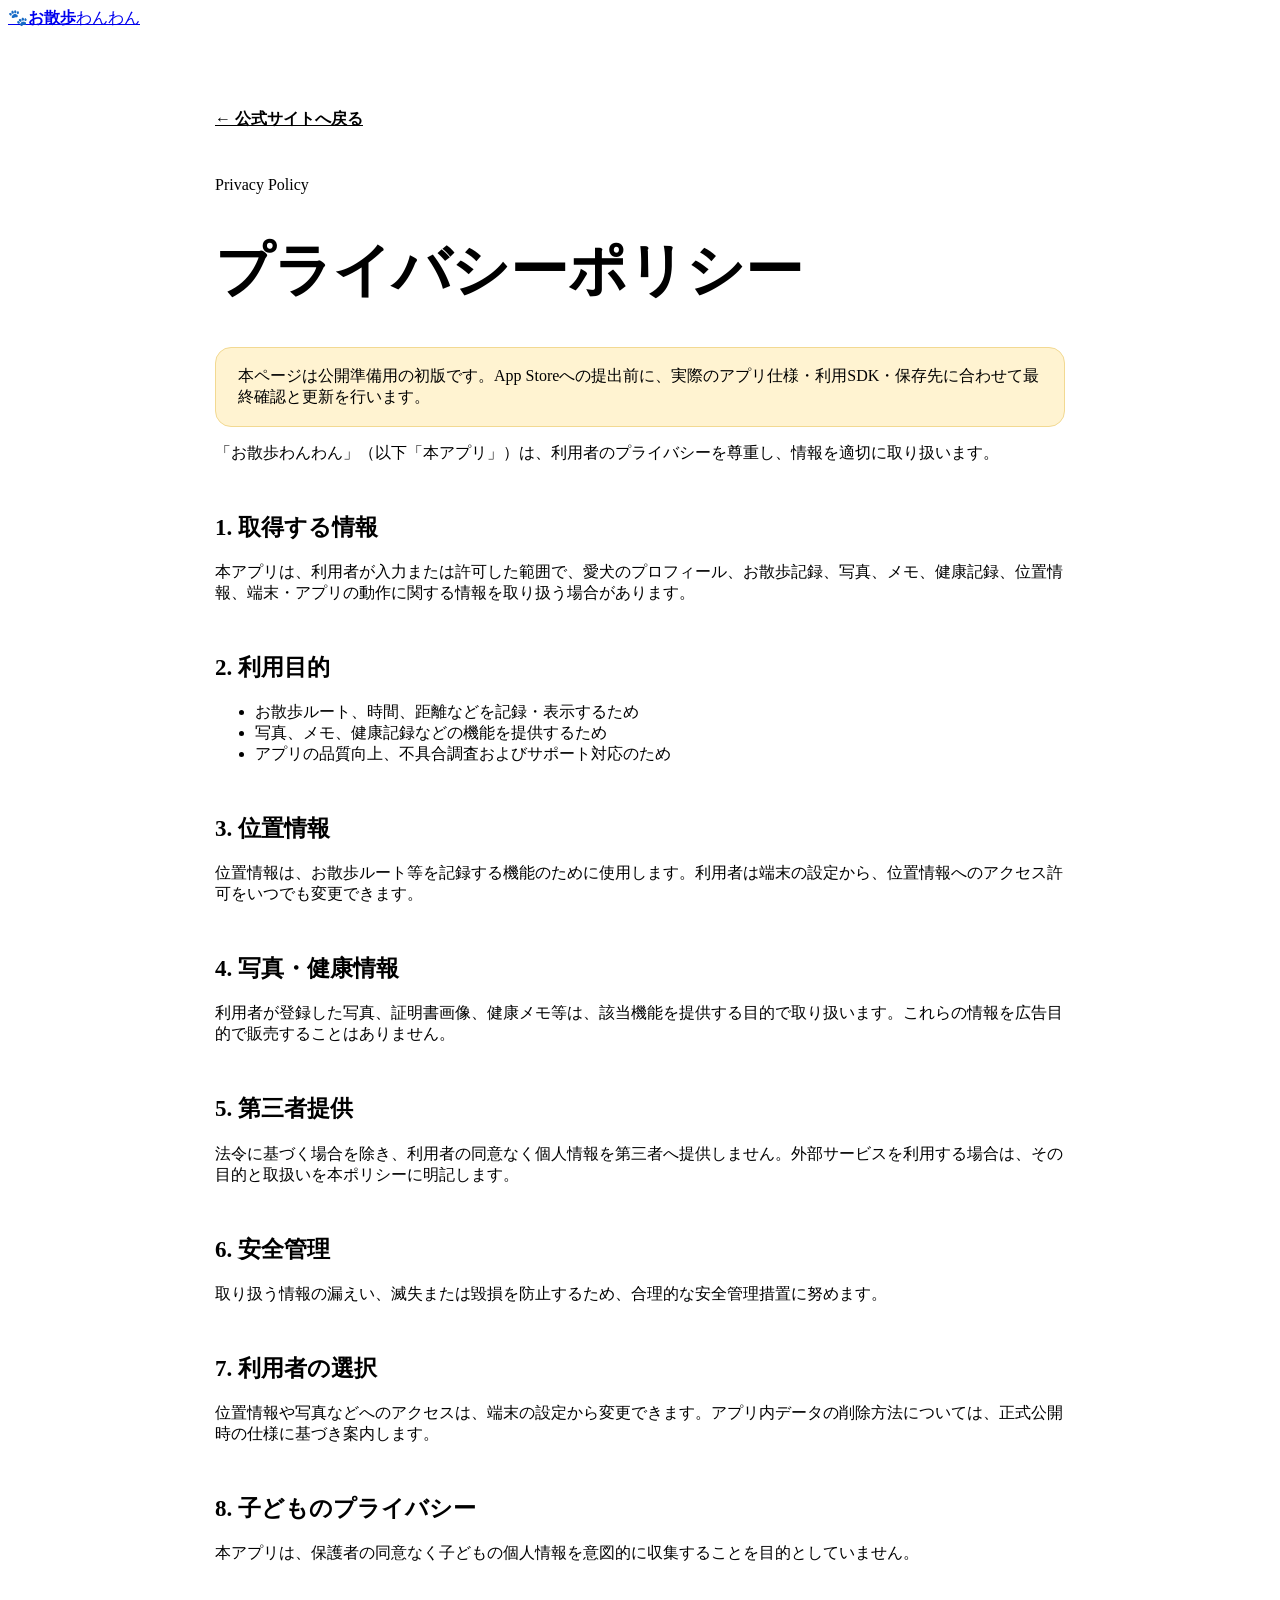
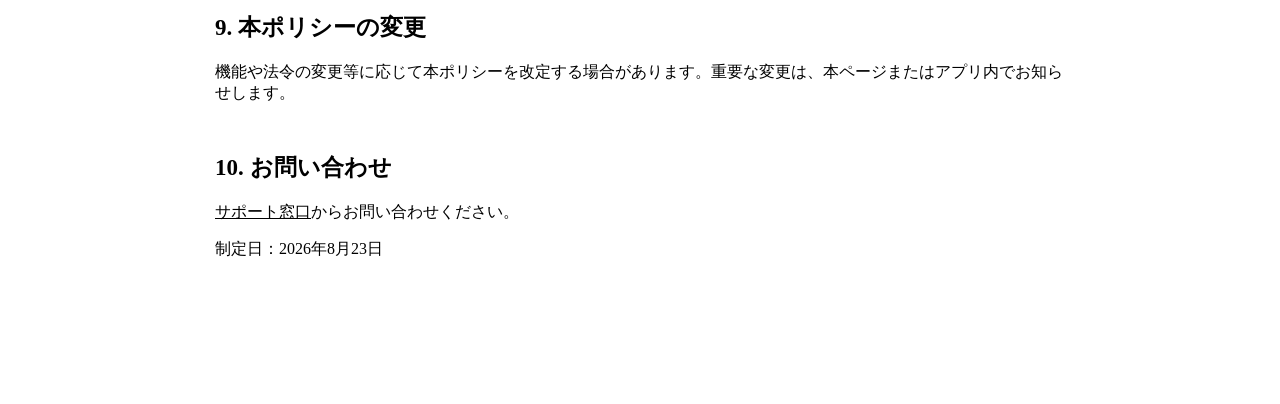
==== privacy.html @ 5d15383e "プライバシーポリシーを追加" ====
<!doctype html>
<html lang="ja">
<head><meta charset="utf-8"><meta name="viewport" content="width=device-width,initial-scale=1"><meta name="theme-color" content="#ff672e"><title>プライバシーポリシー｜お散歩わんわん</title><link rel="stylesheet" href="style.css"><style>.policy{max-width:850px;margin:auto;padding:80px 26px 120px}.policy h1{font-size:clamp(36px,6vw,58px);line-height:1.3;color:var(--deep)}.policy h2{font-size:23px;margin-top:48px;color:var(--deep)}.policy p,.policy li{color:var(--muted)}.notice{padding:18px 22px;background:#fff3d1;border-radius:16px;border:1px solid #f2d992}.back{display:inline-block;color:var(--orange);font-weight:800;margin-bottom:30px}</style></head>
<body><header class="site-header"><a class="brand" href="index.html"><span class="brand-mark">🐾</span><span><b>お散歩</b>わんわん</span></a></header><main class="policy"><a class="back" href="index.html">← 公式サイトへ戻る</a><p class="section-kicker">Privacy Policy</p><h1>プライバシーポリシー</h1><p class="notice">本ページは公開準備用の初版です。App Storeへの提出前に、実際のアプリ仕様・利用SDK・保存先に合わせて最終確認と更新を行います。</p><p>「お散歩わんわん」（以下「本アプリ」）は、利用者のプライバシーを尊重し、情報を適切に取り扱います。</p><h2>1. 取得する情報</h2><p>本アプリは、利用者が入力または許可した範囲で、愛犬のプロフィール、お散歩記録、写真、メモ、健康記録、位置情報、端末・アプリの動作に関する情報を取り扱う場合があります。</p><h2>2. 利用目的</h2><ul><li>お散歩ルート、時間、距離などを記録・表示するため</li><li>写真、メモ、健康記録などの機能を提供するため</li><li>アプリの品質向上、不具合調査およびサポート対応のため</li></ul><h2>3. 位置情報</h2><p>位置情報は、お散歩ルート等を記録する機能のために使用します。利用者は端末の設定から、位置情報へのアクセス許可をいつでも変更できます。</p><h2>4. 写真・健康情報</h2><p>利用者が登録した写真、証明書画像、健康メモ等は、該当機能を提供する目的で取り扱います。これらの情報を広告目的で販売することはありません。</p><h2>5. 第三者提供</h2><p>法令に基づく場合を除き、利用者の同意なく個人情報を第三者へ提供しません。外部サービスを利用する場合は、その目的と取扱いを本ポリシーに明記します。</p><h2>6. 安全管理</h2><p>取り扱う情報の漏えい、滅失または毀損を防止するため、合理的な安全管理措置に努めます。</p><h2>7. 利用者の選択</h2><p>位置情報や写真などへのアクセスは、端末の設定から変更できます。アプリ内データの削除方法については、正式公開時の仕様に基づき案内します。</p><h2>8. 子どものプライバシー</h2><p>本アプリは、保護者の同意なく子どもの個人情報を意図的に収集することを目的としていません。</p><h2>9. 本ポリシーの変更</h2><p>機能や法令の変更等に応じて本ポリシーを改定する場合があります。重要な変更は、本ページまたはアプリ内でお知らせします。</p><h2>10. お問い合わせ</h2><p><a class="text-link" style="color:var(--orange)" href="https://github.com/KeiAoyama/osanpowanwan/issues/new">サポート窓口</a>からお問い合わせください。</p><p>制定日：2026年8月23日</p></main></body></html>
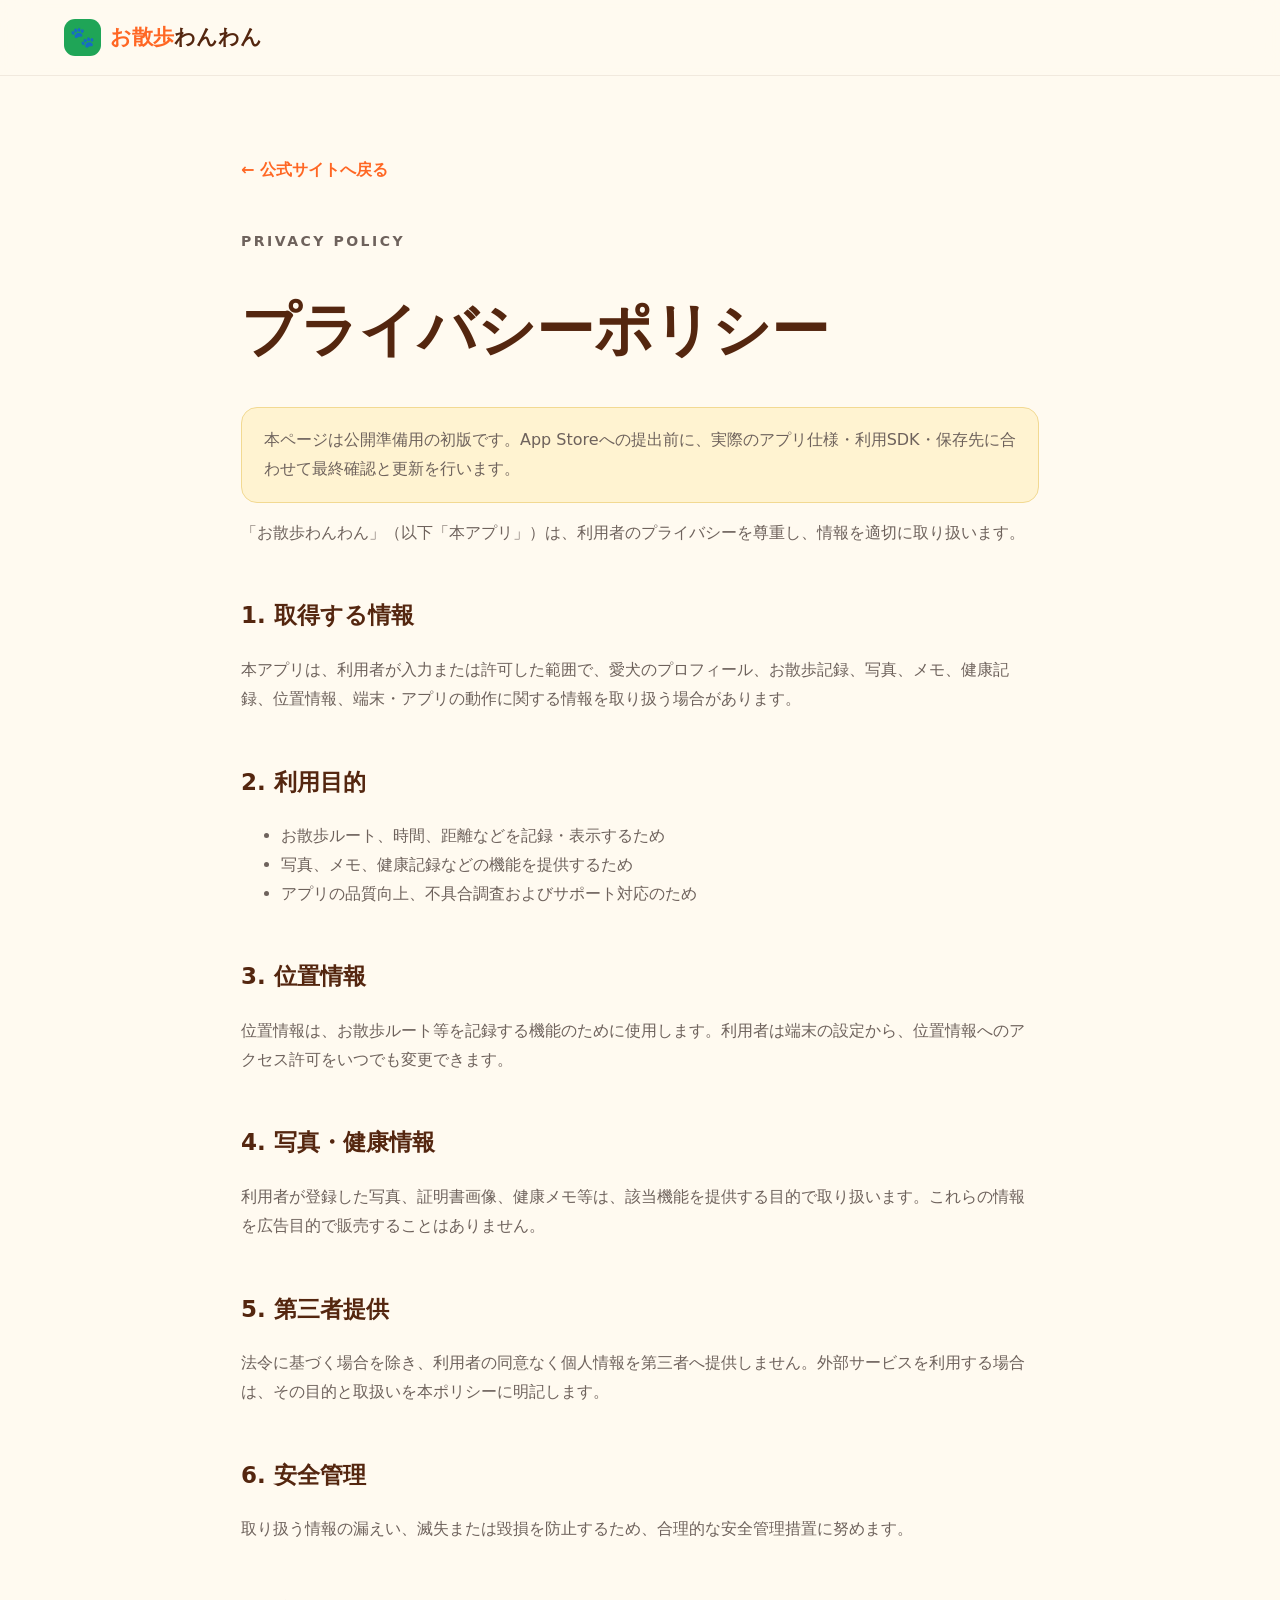
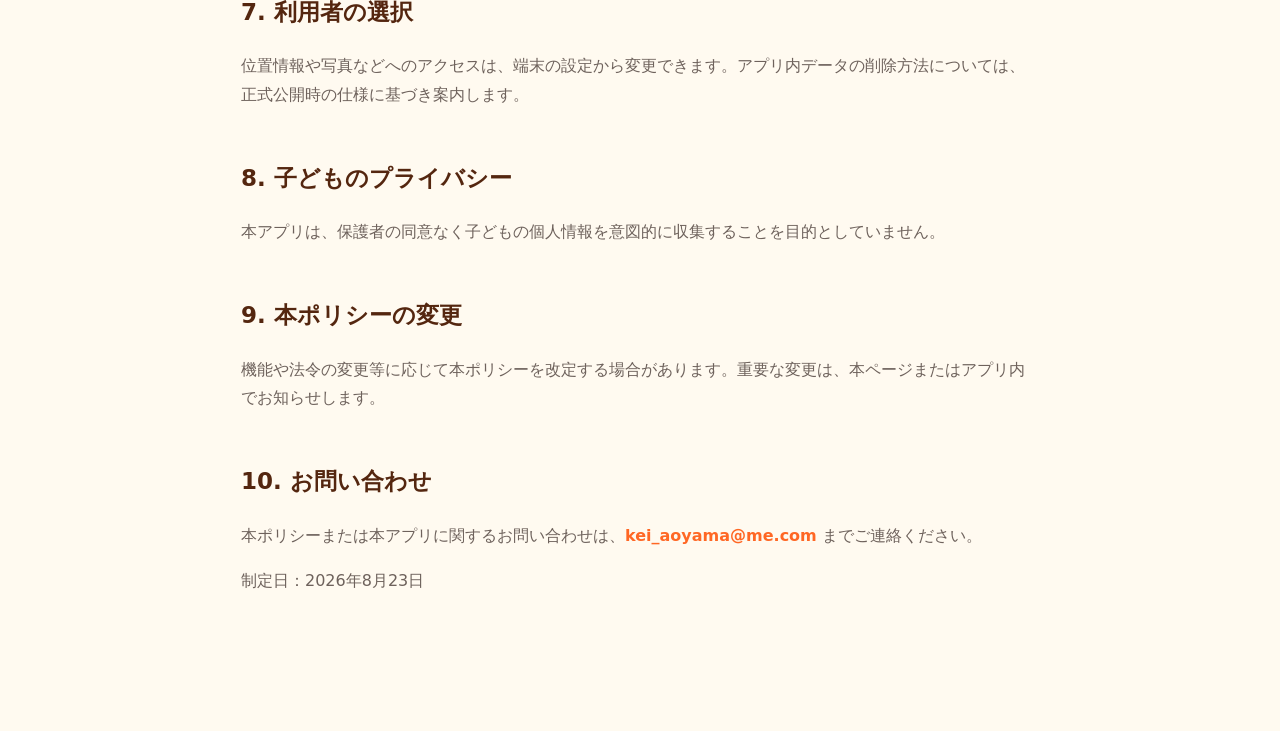
==== commit 4ad52460: "サポート連絡先メールを追加" ====
--- a/privacy.html
+++ b/privacy.html
@@ -1,4 +1,4 @@
 <!doctype html>
 <html lang="ja">
 <head><meta charset="utf-8"><meta name="viewport" content="width=device-width,initial-scale=1"><meta name="theme-color" content="#ff672e"><title>プライバシーポリシー｜お散歩わんわん</title><link rel="stylesheet" href="style.css"><style>.policy{max-width:850px;margin:auto;padding:80px 26px 120px}.policy h1{font-size:clamp(36px,6vw,58px);line-height:1.3;color:var(--deep)}.policy h2{font-size:23px;margin-top:48px;color:var(--deep)}.policy p,.policy li{color:var(--muted)}.notice{padding:18px 22px;background:#fff3d1;border-radius:16px;border:1px solid #f2d992}.back{display:inline-block;color:var(--orange);font-weight:800;margin-bottom:30px}</style></head>
-<body><header class="site-header"><a class="brand" href="index.html"><span class="brand-mark">🐾</span><span><b>お散歩</b>わんわん</span></a></header><main class="policy"><a class="back" href="index.html">← 公式サイトへ戻る</a><p class="section-kicker">Privacy Policy</p><h1>プライバシーポリシー</h1><p class="notice">本ページは公開準備用の初版です。App Storeへの提出前に、実際のアプリ仕様・利用SDK・保存先に合わせて最終確認と更新を行います。</p><p>「お散歩わんわん」（以下「本アプリ」）は、利用者のプライバシーを尊重し、情報を適切に取り扱います。</p><h2>1. 取得する情報</h2><p>本アプリは、利用者が入力または許可した範囲で、愛犬のプロフィール、お散歩記録、写真、メモ、健康記録、位置情報、端末・アプリの動作に関する情報を取り扱う場合があります。</p><h2>2. 利用目的</h2><ul><li>お散歩ルート、時間、距離などを記録・表示するため</li><li>写真、メモ、健康記録などの機能を提供するため</li><li>アプリの品質向上、不具合調査およびサポート対応のため</li></ul><h2>3. 位置情報</h2><p>位置情報は、お散歩ルート等を記録する機能のために使用します。利用者は端末の設定から、位置情報へのアクセス許可をいつでも変更できます。</p><h2>4. 写真・健康情報</h2><p>利用者が登録した写真、証明書画像、健康メモ等は、該当機能を提供する目的で取り扱います。これらの情報を広告目的で販売することはありません。</p><h2>5. 第三者提供</h2><p>法令に基づく場合を除き、利用者の同意なく個人情報を第三者へ提供しません。外部サービスを利用する場合は、その目的と取扱いを本ポリシーに明記します。</p><h2>6. 安全管理</h2><p>取り扱う情報の漏えい、滅失または毀損を防止するため、合理的な安全管理措置に努めます。</p><h2>7. 利用者の選択</h2><p>位置情報や写真などへのアクセスは、端末の設定から変更できます。アプリ内データの削除方法については、正式公開時の仕様に基づき案内します。</p><h2>8. 子どものプライバシー</h2><p>本アプリは、保護者の同意なく子どもの個人情報を意図的に収集することを目的としていません。</p><h2>9. 本ポリシーの変更</h2><p>機能や法令の変更等に応じて本ポリシーを改定する場合があります。重要な変更は、本ページまたはアプリ内でお知らせします。</p><h2>10. お問い合わせ</h2><p><a class="text-link" style="color:var(--orange)" href="https://github.com/KeiAoyama/osanpowanwan/issues/new">サポート窓口</a>からお問い合わせください。</p><p>制定日：2026年8月23日</p></main></body></html>
+<body><header class="site-header"><a class="brand" href="index.html"><span class="brand-mark">🐾</span><span><b>お散歩</b>わんわん</span></a></header><main class="policy"><a class="back" href="index.html">← 公式サイトへ戻る</a><p class="section-kicker">Privacy Policy</p><h1>プライバシーポリシー</h1><p class="notice">本ページは公開準備用の初版です。App Storeへの提出前に、実際のアプリ仕様・利用SDK・保存先に合わせて最終確認と更新を行います。</p><p>「お散歩わんわん」（以下「本アプリ」）は、利用者のプライバシーを尊重し、情報を適切に取り扱います。</p><h2>1. 取得する情報</h2><p>本アプリは、利用者が入力または許可した範囲で、愛犬のプロフィール、お散歩記録、写真、メモ、健康記録、位置情報、端末・アプリの動作に関する情報を取り扱う場合があります。</p><h2>2. 利用目的</h2><ul><li>お散歩ルート、時間、距離などを記録・表示するため</li><li>写真、メモ、健康記録などの機能を提供するため</li><li>アプリの品質向上、不具合調査およびサポート対応のため</li></ul><h2>3. 位置情報</h2><p>位置情報は、お散歩ルート等を記録する機能のために使用します。利用者は端末の設定から、位置情報へのアクセス許可をいつでも変更できます。</p><h2>4. 写真・健康情報</h2><p>利用者が登録した写真、証明書画像、健康メモ等は、該当機能を提供する目的で取り扱います。これらの情報を広告目的で販売することはありません。</p><h2>5. 第三者提供</h2><p>法令に基づく場合を除き、利用者の同意なく個人情報を第三者へ提供しません。外部サービスを利用する場合は、その目的と取扱いを本ポリシーに明記します。</p><h2>6. 安全管理</h2><p>取り扱う情報の漏えい、滅失または毀損を防止するため、合理的な安全管理措置に努めます。</p><h2>7. 利用者の選択</h2><p>位置情報や写真などへのアクセスは、端末の設定から変更できます。アプリ内データの削除方法については、正式公開時の仕様に基づき案内します。</p><h2>8. 子どものプライバシー</h2><p>本アプリは、保護者の同意なく子どもの個人情報を意図的に収集することを目的としていません。</p><h2>9. 本ポリシーの変更</h2><p>機能や法令の変更等に応じて本ポリシーを改定する場合があります。重要な変更は、本ページまたはアプリ内でお知らせします。</p><h2>10. お問い合わせ</h2><p>本ポリシーまたは本アプリに関するお問い合わせは、<a class="text-link" style="color:var(--orange)" href="mailto:kei_aoyama@me.com">kei_aoyama@me.com</a> までご連絡ください。</p><p>制定日：2026年8月23日</p></main></body></html>
--- a/style.css
+++ b/style.css
@@ -0,0 +1,4 @@
+:root{--orange:#ff6724;--deep:#54260f;--green:#1fa557;--sky:#e9f8ff;--cream:#fffaf0;--ink:#34261f;--muted:#6e625c;--line:#eee5dc;--shadow:0 22px 60px rgba(76,52,27,.13)}
+*{box-sizing:border-box}html{scroll-behavior:smooth}body{margin:0;color:var(--ink);font-family:"M PLUS Rounded 1c",system-ui,sans-serif;background:var(--cream);line-height:1.8}a{color:inherit;text-decoration:none}img{max-width:100%;height:auto;display:block}.site-header{height:76px;display:flex;align-items:center;justify-content:space-between;padding:0 max(5vw,24px);position:sticky;top:0;z-index:20;background:rgba(255,250,240,.88);backdrop-filter:blur(16px);border-bottom:1px solid rgba(84,38,15,.08)}.brand{display:flex;align-items:center;gap:9px;font-size:21px;font-weight:800;color:var(--deep);white-space:nowrap}.brand b{color:var(--orange)}.brand-mark{width:37px;height:37px;display:grid;place-items:center;background:var(--green);border-radius:11px;font-size:20px}.site-header nav{display:flex;gap:28px;font-size:14px;font-weight:700}.site-header nav a:hover{color:var(--orange)}.hero{min-height:680px;padding:64px max(7vw,28px);display:grid;grid-template-columns:minmax(0,1fr) minmax(260px,360px);align-items:center;justify-content:center;gap:8vw;overflow:hidden;background:radial-gradient(circle at 74% 17%,#fff 0 5%,transparent 6%),linear-gradient(165deg,#d9f4ff 0%,#f8fdff 55%,#fff6d9 100%);position:relative}.hero:after{content:"";position:absolute;inset:auto -10% 0;width:120%;height:130px;background:linear-gradient(170deg,transparent 48%,#b8ed79 49%)}.hero-copy{position:relative;z-index:2;max-width:680px}.eyebrow,.section-kicker{font-size:14px;letter-spacing:.18em;font-weight:800;color:var(--green);text-transform:uppercase}.hero h1,.section h2{font-size:clamp(42px,6vw,76px);line-height:1.25;margin:.12em 0 .35em;color:var(--deep);letter-spacing:-.04em}.hero h1 em{color:var(--orange);font-style:normal}.lead{font-size:clamp(16px,1.5vw,20px);color:var(--muted)}.hero-actions{display:flex;gap:12px;margin-top:34px;flex-wrap:wrap}.button{display:inline-flex;justify-content:center;align-items:center;min-height:54px;padding:0 27px;border-radius:999px;font-weight:800;transition:.2s}.button:hover{transform:translateY(-2px)}.primary{background:linear-gradient(135deg,#ff7c2d,var(--orange));color:white;box-shadow:0 12px 30px rgba(255,103,36,.27)}.secondary{background:white;color:var(--deep);border:1px solid var(--line)}.availability{font-size:12px;color:var(--muted);margin:17px 0}.hero-visual{position:relative;z-index:2;justify-self:center;width:min(320px,28vw);transform:rotate(1deg)}.hero-visual img{border-radius:24px;box-shadow:var(--shadow)}.section{padding:100px max(7vw,28px)}.intro{text-align:center;max-width:900px;margin:auto}.intro h2,.section-heading h2{font-size:clamp(35px,5vw,60px)}.intro>p:last-child{font-size:18px;color:var(--muted);max-width:720px;margin:auto}.features{background:#fff}.section-heading{text-align:center;margin-bottom:52px}.section-heading h2{margin-bottom:0}.feature-grid{max-width:1140px;margin:auto;display:grid;grid-template-columns:repeat(3,1fr);gap:20px}.feature-grid article{padding:34px;border-radius:28px;background:var(--cream);border:1px solid var(--line);transition:.25s}.feature-grid article:hover{transform:translateY(-5px);box-shadow:var(--shadow)}.feature-grid span{font-size:34px}.feature-grid h3{font-size:20px;color:var(--deep);margin:12px 0 6px}.feature-grid p{font-size:14px;color:var(--muted);margin:0}.screens{background:linear-gradient(#e6f7ff,#f8fdff)}.screen-strip{display:flex;gap:24px;overflow-x:auto;padding:18px max(calc((100vw - 1040px)/2),5vw) 40px;margin-inline:max(-7vw,-28px);scroll-snap-type:x mandatory}.screen-strip figure{min-width:min(240px,68vw);margin:0;scroll-snap-align:center}.screen-strip img{width:100%;border-radius:24px;box-shadow:0 18px 40px rgba(25,78,99,.17);border:5px solid #fff}.screen-strip figcaption{text-align:center;font-size:14px;font-weight:800;margin-top:14px;color:var(--deep)}.promise{display:grid;grid-template-columns:1.3fr .7fr;align-items:center;gap:9vw;background:linear-gradient(145deg,#fff9dc,#effbdc)}.promise p:not(.section-kicker){color:var(--muted);font-size:18px}.paw-card{aspect-ratio:1;display:flex;flex-direction:column;justify-content:center;align-items:center;text-align:center;background:white;border-radius:50%;box-shadow:var(--shadow);border:8px solid rgba(255,255,255,.7)}.paw-card span{font-size:72px}.paw-card p{font-size:22px!important;color:var(--deep)!important}.paw-card b{color:var(--green)}.faq{max-width:920px;margin:auto}.faq .section-heading{text-align:left}.faq details{background:white;border:1px solid var(--line);border-radius:18px;margin:12px 0;padding:0 22px}.faq summary{cursor:pointer;font-weight:800;padding:20px 35px 20px 0;position:relative;list-style:none}.faq summary:after{content:"＋";position:absolute;right:0;color:var(--orange)}.faq details[open] summary:after{content:"−"}.faq details p{color:var(--muted);margin-top:0}.support{max-width:1100px;margin:0 auto 90px;border-radius:40px;background:var(--deep);color:white;display:grid;grid-template-columns:1.3fr .7fr;gap:50px;padding:70px}.support h2{color:white;font-size:44px}.support p{color:#eaded6}.support-actions{display:flex;flex-direction:column;justify-content:center;align-items:stretch;gap:22px;text-align:center}.text-link{font-weight:800;color:#fff}footer{text-align:center;padding:60px 24px;background:#fff}footer .brand{justify-content:center}.copyright{font-size:12px;color:var(--muted)}
+@media(max-width:780px){.site-header nav{display:none}.hero{grid-template-columns:1fr;padding-top:50px}.hero-copy{text-align:center}.hero-actions{justify-content:center}.hero-visual{width:min(82vw,390px)}.section{padding:78px 24px}.feature-grid{grid-template-columns:1fr 1fr}.promise,.support{grid-template-columns:1fr}.paw-card{max-width:320px;margin:auto}.support{margin:0 16px 60px;padding:46px 27px}.support h2{font-size:38px}.screen-strip{margin-inline:-24px}}@media(max-width:480px){.feature-grid{grid-template-columns:1fr}.hero h1{font-size:42px}.lead br{display:none}}
+@media(prefers-reduced-motion:reduce){html{scroll-behavior:auto}.button,.feature-grid article{transition:none}}
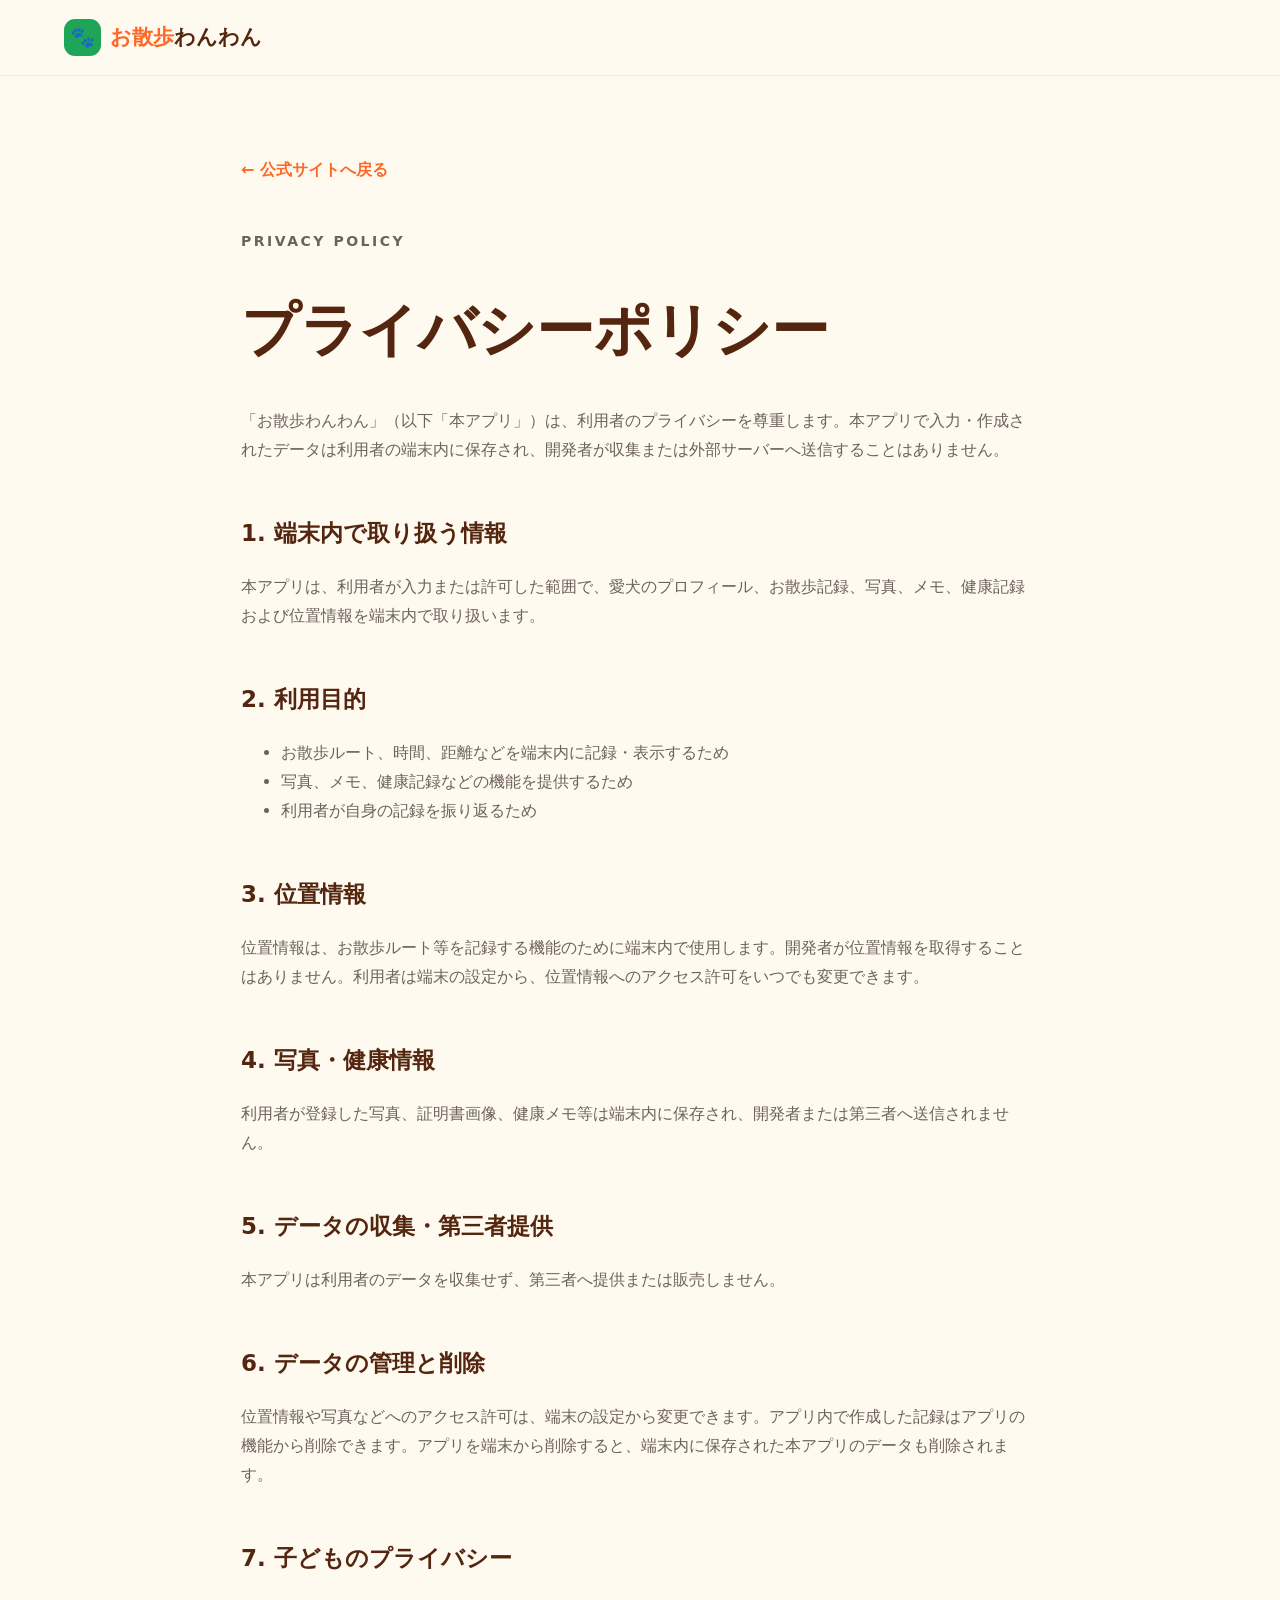
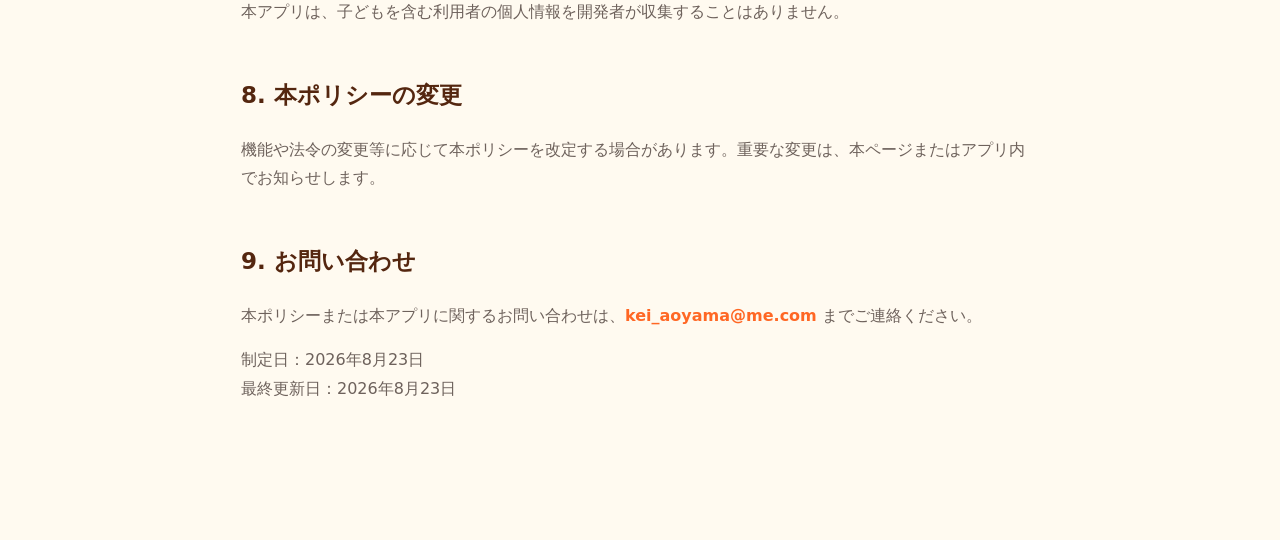
==== commit 6d505e9f: "データ収集なしの正式ポリシーへ更新" ====
--- a/privacy.html
+++ b/privacy.html
@@ -1,4 +1,4 @@
 <!doctype html>
 <html lang="ja">
 <head><meta charset="utf-8"><meta name="viewport" content="width=device-width,initial-scale=1"><meta name="theme-color" content="#ff672e"><title>プライバシーポリシー｜お散歩わんわん</title><link rel="stylesheet" href="style.css"><style>.policy{max-width:850px;margin:auto;padding:80px 26px 120px}.policy h1{font-size:clamp(36px,6vw,58px);line-height:1.3;color:var(--deep)}.policy h2{font-size:23px;margin-top:48px;color:var(--deep)}.policy p,.policy li{color:var(--muted)}.notice{padding:18px 22px;background:#fff3d1;border-radius:16px;border:1px solid #f2d992}.back{display:inline-block;color:var(--orange);font-weight:800;margin-bottom:30px}</style></head>
-<body><header class="site-header"><a class="brand" href="index.html"><span class="brand-mark">🐾</span><span><b>お散歩</b>わんわん</span></a></header><main class="policy"><a class="back" href="index.html">← 公式サイトへ戻る</a><p class="section-kicker">Privacy Policy</p><h1>プライバシーポリシー</h1><p class="notice">本ページは公開準備用の初版です。App Storeへの提出前に、実際のアプリ仕様・利用SDK・保存先に合わせて最終確認と更新を行います。</p><p>「お散歩わんわん」（以下「本アプリ」）は、利用者のプライバシーを尊重し、情報を適切に取り扱います。</p><h2>1. 取得する情報</h2><p>本アプリは、利用者が入力または許可した範囲で、愛犬のプロフィール、お散歩記録、写真、メモ、健康記録、位置情報、端末・アプリの動作に関する情報を取り扱う場合があります。</p><h2>2. 利用目的</h2><ul><li>お散歩ルート、時間、距離などを記録・表示するため</li><li>写真、メモ、健康記録などの機能を提供するため</li><li>アプリの品質向上、不具合調査およびサポート対応のため</li></ul><h2>3. 位置情報</h2><p>位置情報は、お散歩ルート等を記録する機能のために使用します。利用者は端末の設定から、位置情報へのアクセス許可をいつでも変更できます。</p><h2>4. 写真・健康情報</h2><p>利用者が登録した写真、証明書画像、健康メモ等は、該当機能を提供する目的で取り扱います。これらの情報を広告目的で販売することはありません。</p><h2>5. 第三者提供</h2><p>法令に基づく場合を除き、利用者の同意なく個人情報を第三者へ提供しません。外部サービスを利用する場合は、その目的と取扱いを本ポリシーに明記します。</p><h2>6. 安全管理</h2><p>取り扱う情報の漏えい、滅失または毀損を防止するため、合理的な安全管理措置に努めます。</p><h2>7. 利用者の選択</h2><p>位置情報や写真などへのアクセスは、端末の設定から変更できます。アプリ内データの削除方法については、正式公開時の仕様に基づき案内します。</p><h2>8. 子どものプライバシー</h2><p>本アプリは、保護者の同意なく子どもの個人情報を意図的に収集することを目的としていません。</p><h2>9. 本ポリシーの変更</h2><p>機能や法令の変更等に応じて本ポリシーを改定する場合があります。重要な変更は、本ページまたはアプリ内でお知らせします。</p><h2>10. お問い合わせ</h2><p>本ポリシーまたは本アプリに関するお問い合わせは、<a class="text-link" style="color:var(--orange)" href="mailto:kei_aoyama@me.com">kei_aoyama@me.com</a> までご連絡ください。</p><p>制定日：2026年8月23日</p></main></body></html>
+<body><header class="site-header"><a class="brand" href="index.html"><span class="brand-mark">🐾</span><span><b>お散歩</b>わんわん</span></a></header><main class="policy"><a class="back" href="index.html">← 公式サイトへ戻る</a><p class="section-kicker">Privacy Policy</p><h1>プライバシーポリシー</h1><p>「お散歩わんわん」（以下「本アプリ」）は、利用者のプライバシーを尊重します。本アプリで入力・作成されたデータは利用者の端末内に保存され、開発者が収集または外部サーバーへ送信することはありません。</p><h2>1. 端末内で取り扱う情報</h2><p>本アプリは、利用者が入力または許可した範囲で、愛犬のプロフィール、お散歩記録、写真、メモ、健康記録および位置情報を端末内で取り扱います。</p><h2>2. 利用目的</h2><ul><li>お散歩ルート、時間、距離などを端末内に記録・表示するため</li><li>写真、メモ、健康記録などの機能を提供するため</li><li>利用者が自身の記録を振り返るため</li></ul><h2>3. 位置情報</h2><p>位置情報は、お散歩ルート等を記録する機能のために端末内で使用します。開発者が位置情報を取得することはありません。利用者は端末の設定から、位置情報へのアクセス許可をいつでも変更できます。</p><h2>4. 写真・健康情報</h2><p>利用者が登録した写真、証明書画像、健康メモ等は端末内に保存され、開発者または第三者へ送信されません。</p><h2>5. データの収集・第三者提供</h2><p>本アプリは利用者のデータを収集せず、第三者へ提供または販売しません。</p><h2>6. データの管理と削除</h2><p>位置情報や写真などへのアクセス許可は、端末の設定から変更できます。アプリ内で作成した記録はアプリの機能から削除できます。アプリを端末から削除すると、端末内に保存された本アプリのデータも削除されます。</p><h2>7. 子どものプライバシー</h2><p>本アプリは、子どもを含む利用者の個人情報を開発者が収集することはありません。</p><h2>8. 本ポリシーの変更</h2><p>機能や法令の変更等に応じて本ポリシーを改定する場合があります。重要な変更は、本ページまたはアプリ内でお知らせします。</p><h2>9. お問い合わせ</h2><p>本ポリシーまたは本アプリに関するお問い合わせは、<a class="text-link" style="color:var(--orange)" href="mailto:kei_aoyama@me.com">kei_aoyama@me.com</a> までご連絡ください。</p><p>制定日：2026年8月23日<br>最終更新日：2026年8月23日</p></main></body></html>
